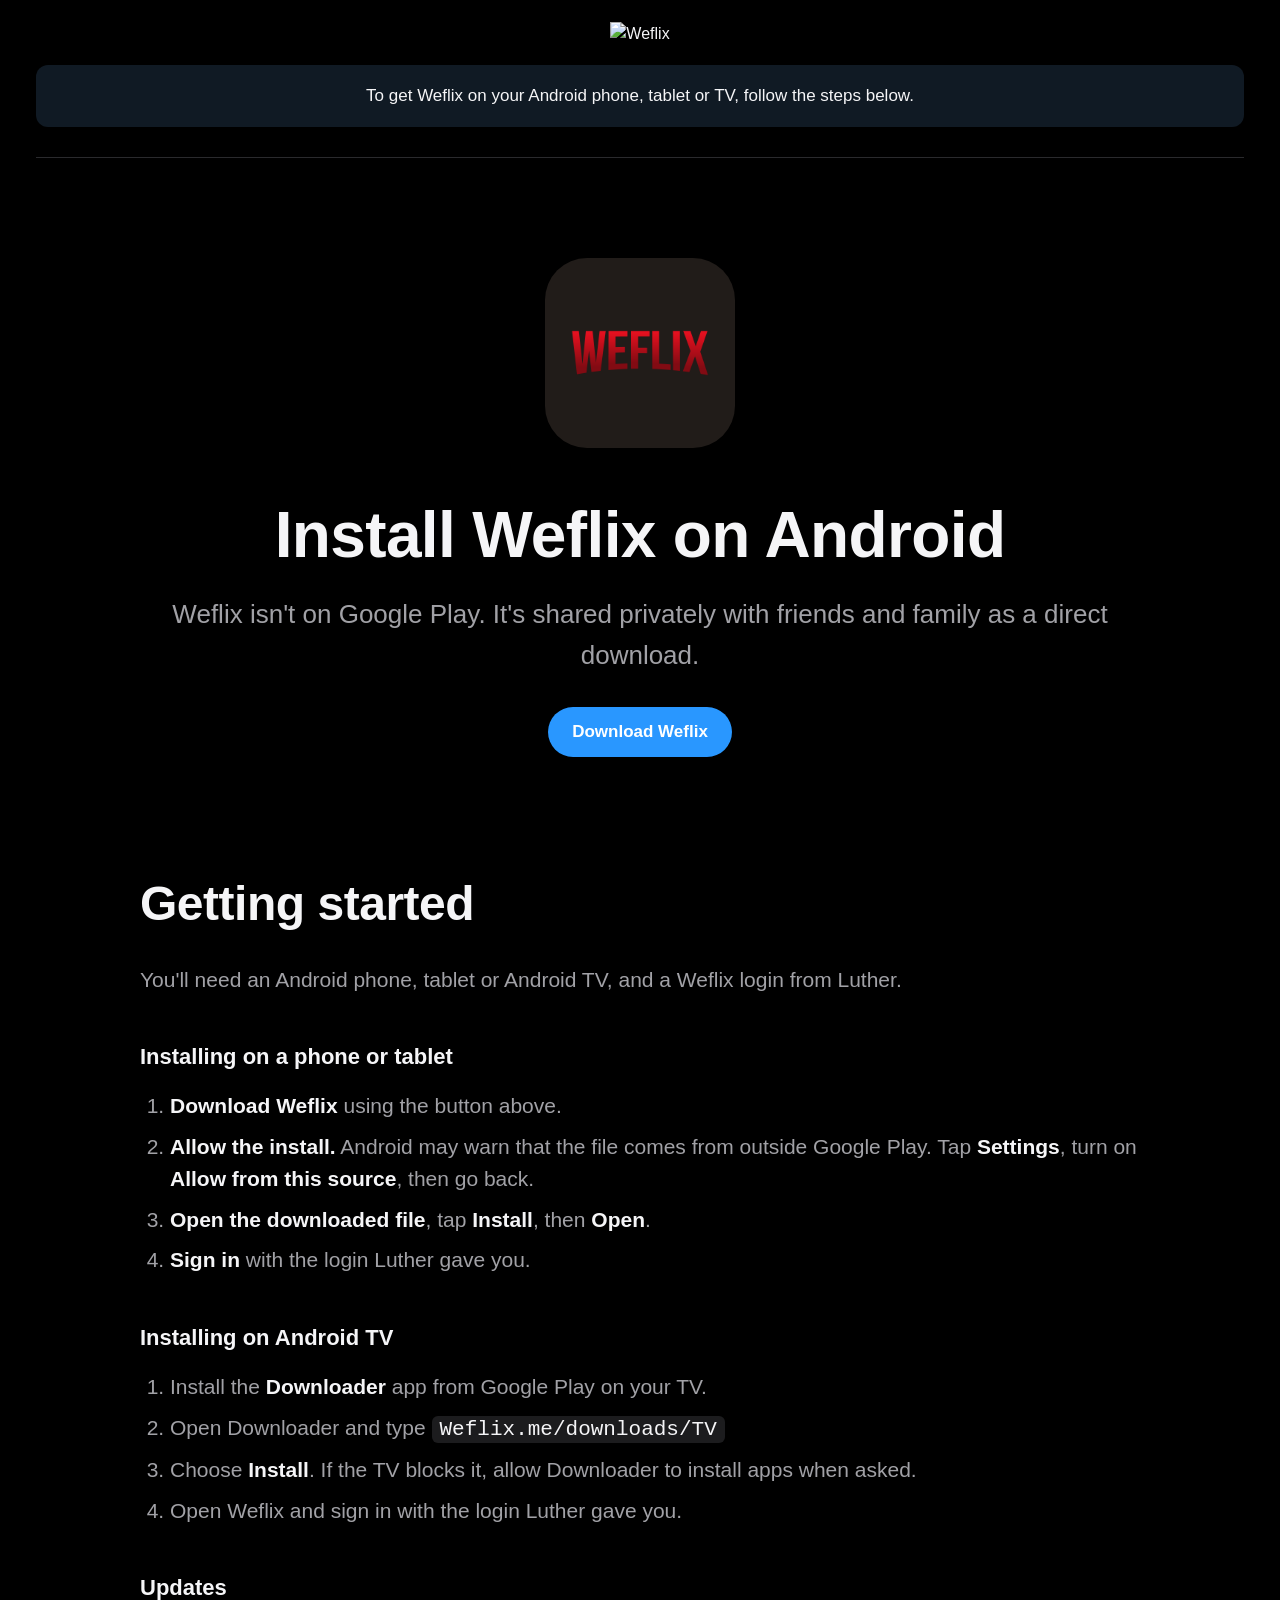
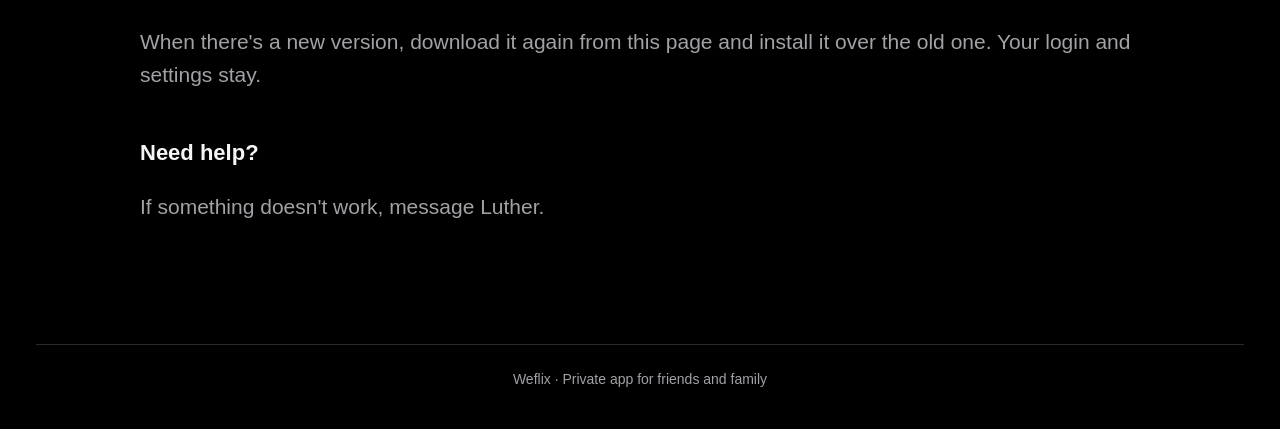
==== web/public/android/index.html @ 0a8604f0 "feat(server): serve weflix.me/apple, /android install guides and APK downloads Add the two static in" ====
<!doctype html>
<html lang="en">
<head>
<meta charset="utf-8">
<meta name="viewport" content="width=device-width, initial-scale=1">
<title>Get Weflix on Android &amp; Android TV</title>
<style>
  /* ===== Edit colours here ===== */
  :root { --bg:#000; --text:#f5f5f7; --muted:#a1a1a6; --line:#2a2a2d; --notice:#101a24; --link:#2997ff; }
  * { box-sizing:border-box; }
  body { margin:0; background:var(--bg); color:var(--text); font-family:-apple-system,BlinkMacSystemFont,"SF Pro Text","Segoe UI",Roboto,"Helvetica Neue",sans-serif; line-height:1.55; -webkit-font-smoothing:antialiased; }
  .wrap { max-width:1240px; margin:0 auto; padding:0 16px; }
  .brand { text-align:center; padding:22px 0 18px; }
  .brand img { height:34px; width:auto; }
  .notice { background:var(--notice); border-radius:12px; padding:18px 24px; text-align:center; font-size:17px; }
  hr.sep { border:0; border-top:1px solid var(--line); margin:30px 0 0; }
  .hero { text-align:center; padding:100px 0 110px; }
  .hero img { width:190px; height:190px; border-radius:42px; }
  .hero h1 { font-size:clamp(36px,6vw,64px); line-height:1.1; letter-spacing:-.01em; margin:44px 0 24px; }
  .hero p { color:var(--muted); font-size:clamp(18px,2.4vw,26px); max-width:1000px; margin:0 auto; }
  .hero .btn { margin-top:32px; }
  .content { max-width:1000px; margin:0 auto; padding-bottom:100px; }
  h2 { font-size:clamp(32px,4.5vw,48px); letter-spacing:-.01em; margin:0 0 22px; }
  h3 { font-size:22px; margin:44px 0 12px; }
  p, li { font-size:clamp(17px,1.8vw,21px); color:var(--muted); }
  p strong, li strong { color:var(--text); }
  ol, ul { padding-left:30px; }
  li { margin-bottom:8px; }
  a { color:var(--link); text-decoration:none; }
  a:hover { text-decoration:underline; }
  .btn { display:inline-block; background:var(--link); color:#fff; font-weight:600; font-size:17px; padding:12px 24px; border-radius:980px; }
  .btn:hover { text-decoration:none; opacity:.9; }
  code { background:#1c1c1e; padding:2px 8px; border-radius:6px; color:var(--text); }
  footer { border-top:1px solid var(--line); color:var(--muted); font-size:14px; text-align:center; padding:24px 0 40px; }
</style>
</head>
<body>
<div class="wrap">
  <!-- Weflix wordmark (replace the URL if your logo moves) -->
  <div class="brand"><img src="https://Weflix.me/api/v2/branding/assets/wordmark?v=86c251ab92b90d9a.webp" alt="Weflix"></div>
  <div class="notice">To get Weflix on your Android phone, tablet or TV, follow the steps below.</div>
  <hr class="sep">

  <section class="hero">
    <!-- Weflix app icon: save it next to this file as icon.png -->
    <img src="img/appicon.png" alt="Weflix">
    <h1>Install Weflix on Android</h1>
    <p>Weflix isn't on Google Play. It's shared privately with friends and family as a direct download.</p>
    <a class="btn" href="/downloads/android" download>Download Weflix</a>
  </section>

  <section class="content">
    <h2>Getting started</h2>
    <p>You'll need an Android phone, tablet or Android TV, and a Weflix login from Luther.</p>

    <h3>Installing on a phone or tablet</h3>
    <ol>
      <li><strong>Download Weflix</strong> using the button above.</li>
      <li><strong>Allow the install.</strong> Android may warn that the file comes from outside Google Play. Tap <strong>Settings</strong>, turn on <strong>Allow from this source</strong>, then go back.</li>
      <li><strong>Open the downloaded file</strong>, tap <strong>Install</strong>, then <strong>Open</strong>.</li>
      <li><strong>Sign in</strong> with the login Luther gave you.</li>
    </ol>

    <h3>Installing on Android TV</h3>
    <ol>
      <li>Install the <strong>Downloader</strong> app from Google Play on your TV.</li>
      <!-- Keep this in sync with the download link above -->
      <li>Open Downloader and type <code>Weflix.me/downloads/TV</code></li>
      <li>Choose <strong>Install</strong>. If the TV blocks it, allow Downloader to install apps when asked.</li>
      <li>Open Weflix and sign in with the login Luther gave you.</li>
    </ol>

    <h3>Updates</h3>
    <p>When there's a new version, download it again from this page and install it over the old one. Your login and settings stay.</p>

    <h3>Need help?</h3>
    <p>If something doesn't work, message Luther.</p>
  </section>

  <footer>Weflix · Private app for friends and family</footer>
</div>
</body>
</html>
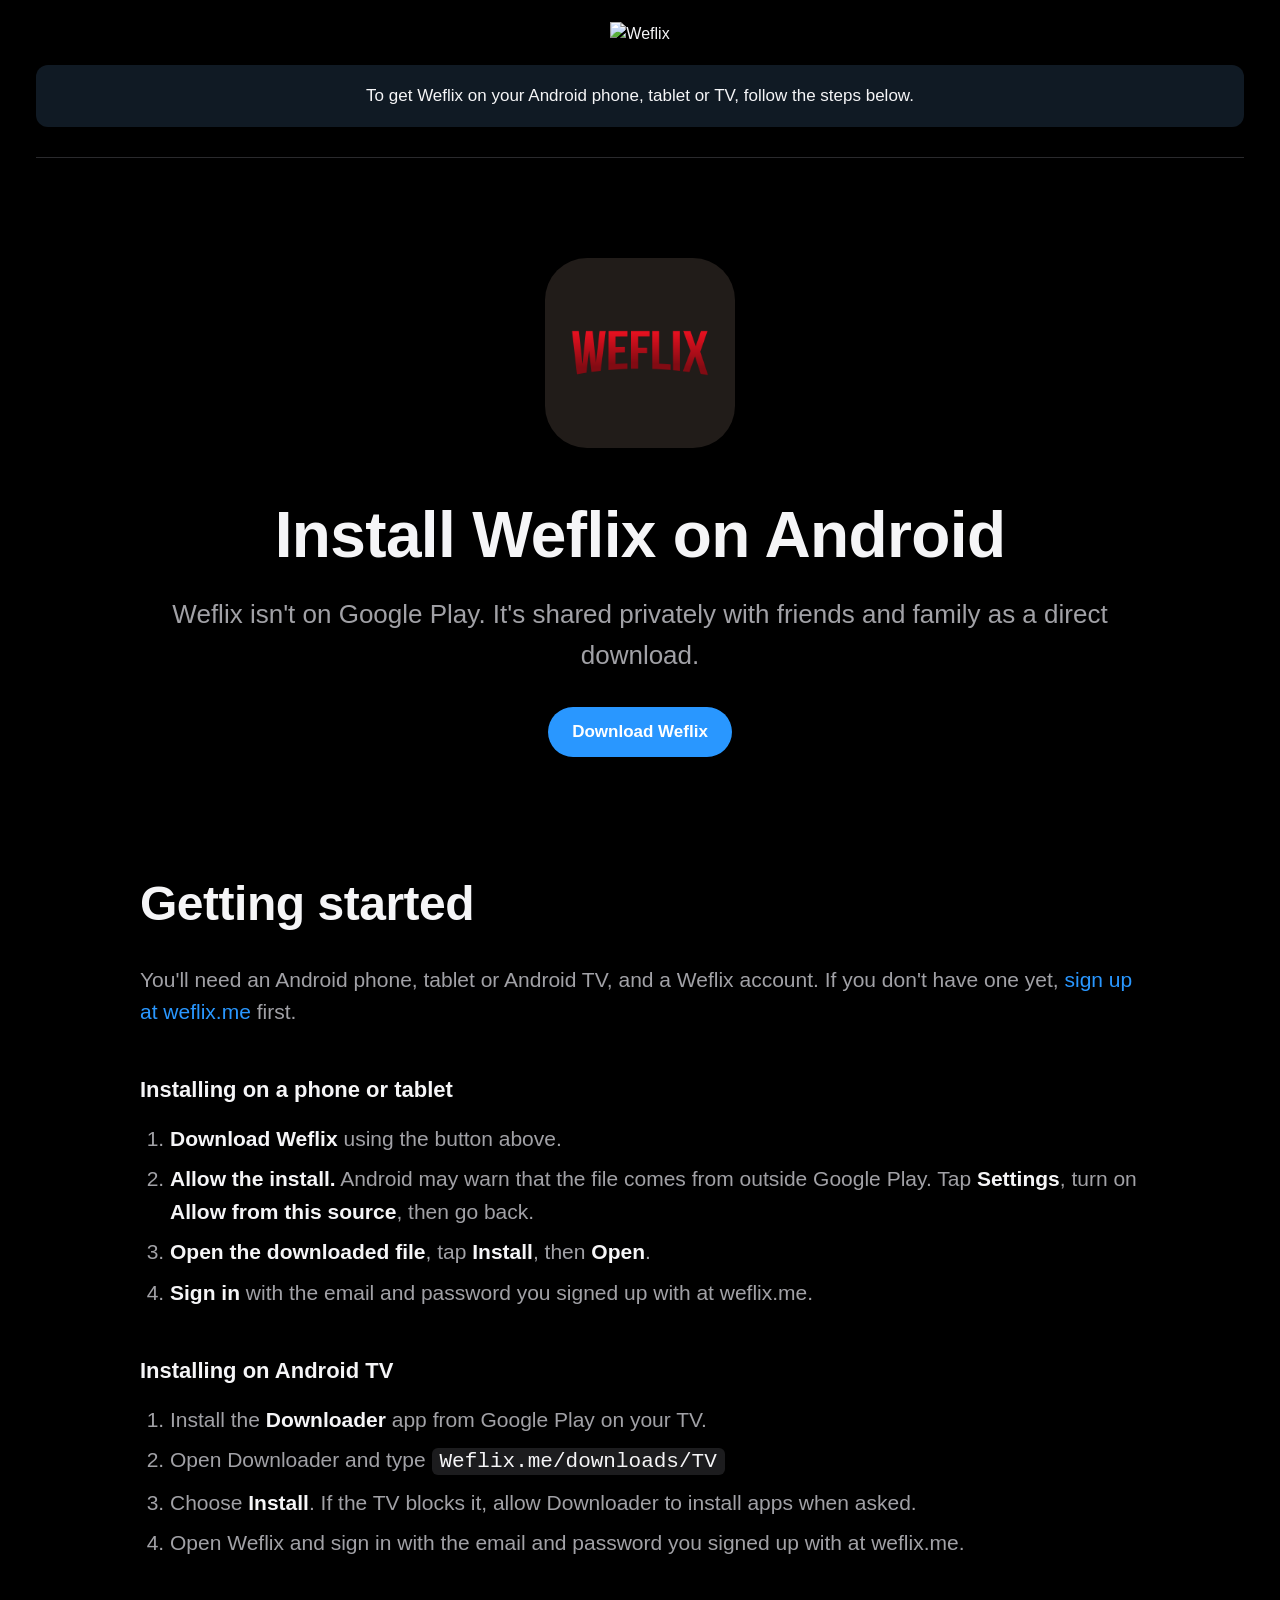
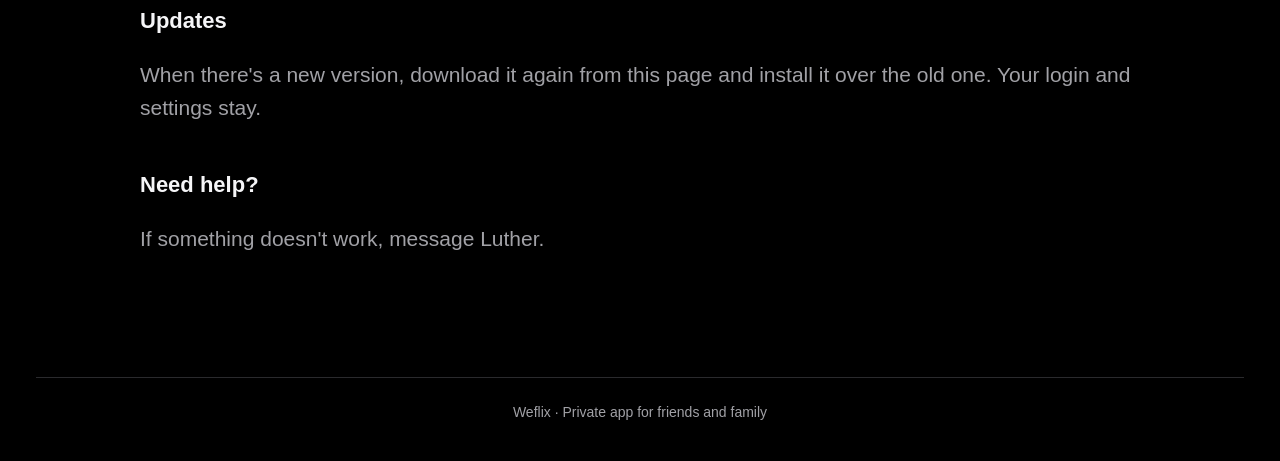
==== commit a7135a9f: "fix(server): redirect bare /apple and /android to their trailing-slash URL android/index.html's app " ====
--- a/web/public/android/index.html
+++ b/web/public/android/index.html
@@ -51,14 +51,14 @@
 
   <section class="content">
     <h2>Getting started</h2>
-    <p>You'll need an Android phone, tablet or Android TV, and a Weflix login from Luther.</p>
+    <p>You'll need an Android phone, tablet or Android TV, and a Weflix account. If you don't have one yet, <a href="https://weflix.me">sign up at weflix.me</a> first.</p>
 
     <h3>Installing on a phone or tablet</h3>
     <ol>
       <li><strong>Download Weflix</strong> using the button above.</li>
       <li><strong>Allow the install.</strong> Android may warn that the file comes from outside Google Play. Tap <strong>Settings</strong>, turn on <strong>Allow from this source</strong>, then go back.</li>
       <li><strong>Open the downloaded file</strong>, tap <strong>Install</strong>, then <strong>Open</strong>.</li>
-      <li><strong>Sign in</strong> with the login Luther gave you.</li>
+      <li><strong>Sign in</strong> with the email and password you signed up with at weflix.me.</li>
     </ol>
 
     <h3>Installing on Android TV</h3>
@@ -67,7 +67,7 @@
       <!-- Keep this in sync with the download link above -->
       <li>Open Downloader and type <code>Weflix.me/downloads/TV</code></li>
       <li>Choose <strong>Install</strong>. If the TV blocks it, allow Downloader to install apps when asked.</li>
-      <li>Open Weflix and sign in with the login Luther gave you.</li>
+      <li>Open Weflix and sign in with the email and password you signed up with at weflix.me.</li>
     </ol>
 
     <h3>Updates</h3>
